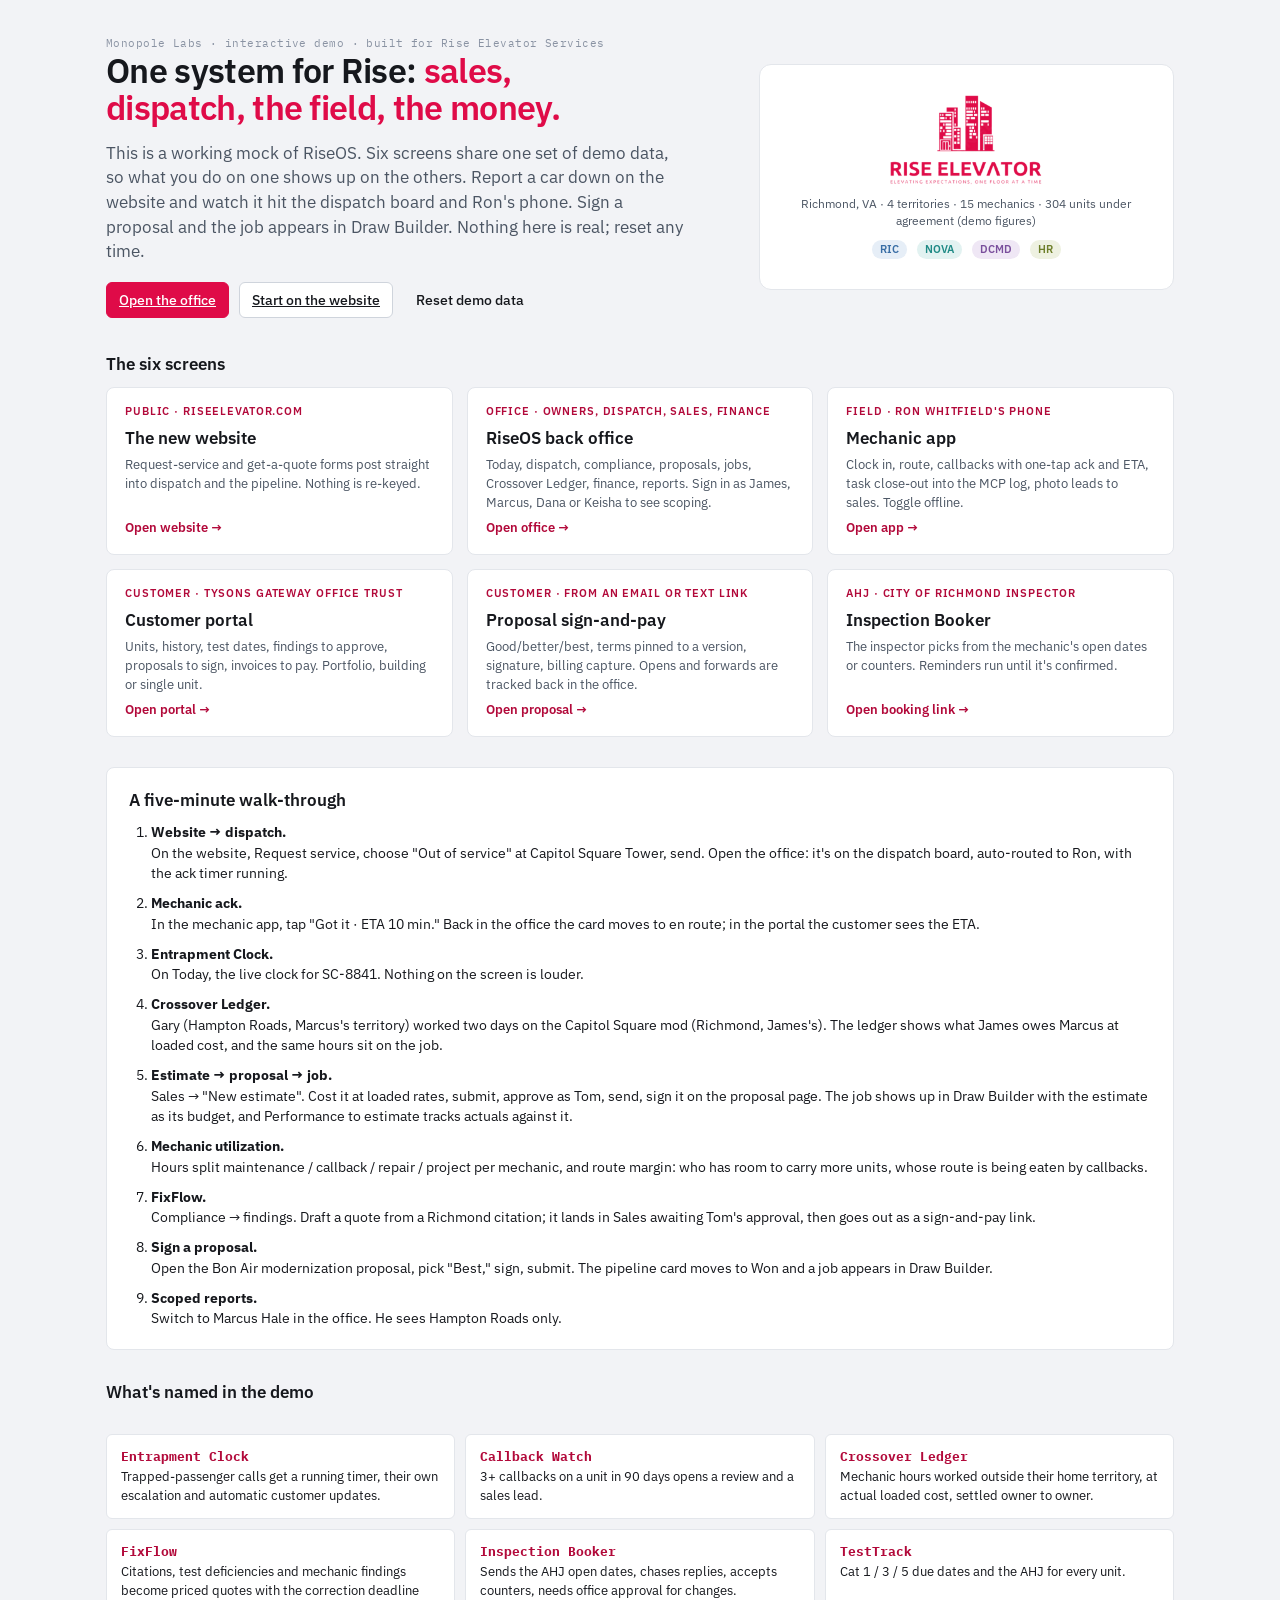
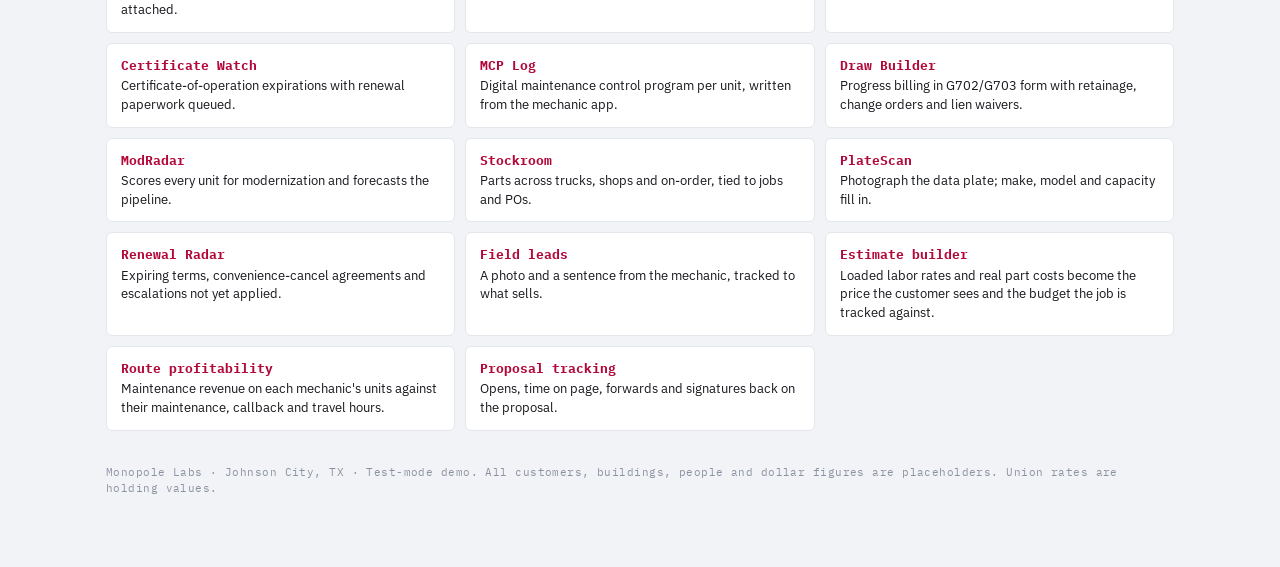
==== index.html @ f3f16a71 "RiseOS demo v2 — Monopole Labs sales demo for Rise Elevator Co-Authored-By: Claude Fable 5.1 <norepl" ====
<!doctype html>
<html lang="en"><head><meta charset="utf-8"><meta name="viewport" content="width=device-width,initial-scale=1,viewport-fit=cover"><meta name="robots" content="noindex,nofollow">
<title>RiseOS Demo</title>
<link rel="stylesheet" href="https://fonts.googleapis.com/css2?family=IBM+Plex+Sans:wght@400;500;600&family=IBM+Plex+Mono:wght@400;500&display=swap">
<link rel="stylesheet" href="assets/ui.css">
<style>
body{background:#F2F3F6}
.wrap{max-width:1100px;margin:0 auto;padding:36px max(16px,env(safe-area-inset-right,0px)) 70px max(16px,env(safe-area-inset-left,0px))}
.hero{display:grid;grid-template-columns:1.2fr .8fr;gap:30px;align-items:center;margin-bottom:34px}
@media(max-width:800px){.hero{grid-template-columns:1fr}}
h1{font-size:34px;line-height:1.1;letter-spacing:-.02em}
h1 span{color:var(--brand)}
.lede{font-size:17px;color:var(--ink-2);max-width:58ch;margin:14px 0 18px}
.surfaces{display:grid;grid-template-columns:repeat(3,minmax(0,1fr));gap:14px}
@media(max-width:860px){.surfaces{grid-template-columns:repeat(2,minmax(0,1fr))}}
@media(max-width:560px){.surfaces{grid-template-columns:1fr}}
.sf{background:var(--panel);border:1px solid var(--line);border-radius:8px;padding:16px 18px;text-decoration:none;color:var(--ink);display:flex;flex-direction:column;gap:6px;min-height:160px;position:relative}
.sf:hover{border-color:var(--ink-3);box-shadow:var(--shadow)}
.sf .who{font-size:11px;letter-spacing:.08em;text-transform:uppercase;color:var(--brand-ink);font-weight:600}
.sf h3{font-size:17px}
.sf p{font-size:13px;color:var(--ink-2)}
.sf .go{margin-top:auto;font-weight:600;font-size:13px;color:var(--brand-ink)}
.script{background:var(--panel);border:1px solid var(--line);border-radius:8px;padding:20px 22px;margin-top:30px}
.script ol{margin:10px 0 0;padding-left:22px;display:grid;gap:10px;font-size:14px}
.script li b{display:block}
.feat{display:grid;grid-template-columns:repeat(3,minmax(0,1fr));gap:10px;margin-top:30px}
@media(max-width:860px){.feat{grid-template-columns:repeat(2,minmax(0,1fr))}}
@media(max-width:560px){.feat{grid-template-columns:1fr}}
.feat div{background:var(--panel);border:1px solid var(--line);border-radius:6px;padding:12px 14px;font-size:13px}
.feat b{display:block;font-family:var(--mono);font-size:12.5px;color:var(--brand-ink);margin-bottom:3px}
.logo-card{background:var(--panel);border:1px solid var(--line);border-radius:12px;padding:30px;display:flex;flex-direction:column;align-items:center;gap:10px;text-align:center}
.logo-card img{height:90px}
</style></head><body>
<div class="wrap">
  <div class="hero"><div><div class="monopole">Monopole Labs · interactive demo · built for Rise Elevator Services</div><h1>One system for Rise: <span>sales, dispatch, the field, the money.</span></h1><p class="lede">This is a working mock of RiseOS. Six screens share one set of demo data, so what you do on one shows up on the others. Report a car down on the website and watch it hit the dispatch board and Ron's phone. Sign a proposal and the job appears in Draw Builder. Nothing here is real; reset any time.</p><div class="row"><a class="btn primary" href="backoffice.html">Open the office</a><a class="btn" href="website.html">Start on the website</a><button class="btn ghost" onclick="RISE.reset();location.reload()">Reset demo data</button></div></div>
    <div class="logo-card"><img src="assets/rise-logo.png" alt="Rise Elevator"><div class="small muted">Richmond, VA · 4 territories · 15 mechanics · 304 units under agreement (demo figures)</div><div class="row small"><span class="pill RIC">RIC</span><span class="pill NOVA">NOVA</span><span class="pill DCMD">DCMD</span><span class="pill HR">HR</span></div></div></div>

  <h2 style="margin-bottom:10px">The six screens</h2>
  <div class="surfaces">
    <a class="sf" href="website.html"><span class="who">Public · riseelevator.com</span><h3>The new website</h3><p>Request-service and get-a-quote forms post straight into dispatch and the pipeline. Nothing is re-keyed.</p><span class="go">Open website →</span></a>
    <a class="sf" href="backoffice.html"><span class="who">Office · owners, dispatch, sales, finance</span><h3>RiseOS back office</h3><p>Today, dispatch, compliance, proposals, jobs, Crossover Ledger, finance, reports. Sign in as James, Marcus, Dana or Keisha to see scoping.</p><span class="go">Open office →</span></a>
    <a class="sf" href="mechanic.html"><span class="who">Field · Ron Whitfield's phone</span><h3>Mechanic app</h3><p>Clock in, route, callbacks with one-tap ack and ETA, task close-out into the MCP log, photo leads to sales. Toggle offline.</p><span class="go">Open app →</span></a>
    <a class="sf" href="portal.html"><span class="who">Customer · Tysons Gateway Office Trust</span><h3>Customer portal</h3><p>Units, history, test dates, findings to approve, proposals to sign, invoices to pay. Portfolio, building or single unit.</p><span class="go">Open portal →</span></a>
    <a class="sf" href="proposal.html?id=P-7709"><span class="who">Customer · from an email or text link</span><h3>Proposal sign-and-pay</h3><p>Good/better/best, terms pinned to a version, signature, billing capture. Opens and forwards are tracked back in the office.</p><span class="go">Open proposal →</span></a>
    <a class="sf" href="inspector.html?id=IN-611"><span class="who">AHJ · City of Richmond inspector</span><h3>Inspection Booker</h3><p>The inspector picks from the mechanic's open dates or counters. Reminders run until it's confirmed.</p><span class="go">Open booking link →</span></a>
  </div>

  <div class="script"><h2>A five-minute walk-through</h2><ol>
    <li><b>Website → dispatch.</b> On the website, Request service, choose "Out of service" at Capitol Square Tower, send. Open the office: it's on the dispatch board, auto-routed to Ron, with the ack timer running.</li>
    <li><b>Mechanic ack.</b> In the mechanic app, tap "Got it · ETA 10 min." Back in the office the card moves to en route; in the portal the customer sees the ETA.</li>
    <li><b>Entrapment Clock.</b> On Today, the live clock for SC-8841. Nothing on the screen is louder.</li>
    <li><b>Crossover Ledger.</b> Gary (Hampton Roads, Marcus's territory) worked two days on the Capitol Square mod (Richmond, James's). The ledger shows what James owes Marcus at loaded cost, and the same hours sit on the job.</li>
    <li><b>Estimate → proposal → job.</b> Sales → "New estimate". Cost it at loaded rates, submit, approve as Tom, send, sign it on the proposal page. The job shows up in Draw Builder with the estimate as its budget, and Performance to estimate tracks actuals against it.</li>
    <li><b>Mechanic utilization.</b> Hours split maintenance / callback / repair / project per mechanic, and route margin: who has room to carry more units, whose route is being eaten by callbacks.</li>
    <li><b>FixFlow.</b> Compliance → findings. Draft a quote from a Richmond citation; it lands in Sales awaiting Tom's approval, then goes out as a sign-and-pay link.</li>
    <li><b>Sign a proposal.</b> Open the Bon Air modernization proposal, pick "Best," sign, submit. The pipeline card moves to Won and a job appears in Draw Builder.</li>
    <li><b>Scoped reports.</b> Switch to Marcus Hale in the office. He sees Hampton Roads only.</li>
  </ol></div>

  <h2 style="margin:30px 0 10px">What's named in the demo</h2>
  <div class="feat">
    <div><b>Entrapment Clock</b>Trapped-passenger calls get a running timer, their own escalation and automatic customer updates.</div>
    <div><b>Callback Watch</b>3+ callbacks on a unit in 90 days opens a review and a sales lead.</div>
    <div><b>Crossover Ledger</b>Mechanic hours worked outside their home territory, at actual loaded cost, settled owner to owner.</div>
    <div><b>FixFlow</b>Citations, test deficiencies and mechanic findings become priced quotes with the correction deadline attached.</div>
    <div><b>Inspection Booker</b>Sends the AHJ open dates, chases replies, accepts counters, needs office approval for changes.</div>
    <div><b>TestTrack</b>Cat 1 / 3 / 5 due dates and the AHJ for every unit.</div>
    <div><b>Certificate Watch</b>Certificate-of-operation expirations with renewal paperwork queued.</div>
    <div><b>MCP Log</b>Digital maintenance control program per unit, written from the mechanic app.</div>
    <div><b>Draw Builder</b>Progress billing in G702/G703 form with retainage, change orders and lien waivers.</div>
    <div><b>ModRadar</b>Scores every unit for modernization and forecasts the pipeline.</div>
    <div><b>Stockroom</b>Parts across trucks, shops and on-order, tied to jobs and POs.</div>
    <div><b>PlateScan</b>Photograph the data plate; make, model and capacity fill in.</div>
    <div><b>Renewal Radar</b>Expiring terms, convenience-cancel agreements and escalations not yet applied.</div>
    <div><b>Field leads</b>A photo and a sentence from the mechanic, tracked to what sells.</div>
    <div><b>Estimate builder</b>Loaded labor rates and real part costs become the price the customer sees and the budget the job is tracked against.</div>
    <div><b>Route profitability</b>Maintenance revenue on each mechanic's units against their maintenance, callback and travel hours.</div>
    <div><b>Proposal tracking</b>Opens, time on page, forwards and signatures back on the proposal.</div>
  </div>
  <p class="monopole" style="margin-top:34px">Monopole Labs · Johnson City, TX · Test-mode demo. All customers, buildings, people and dollar figures are placeholders. Union rates are holding values.</p>
</div>
<script src="assets/data.js"></script>
</body></html>
---- assets/ui.css ----
/* Rise × Monopole shared UI — light operations UI, Plex Sans + Plex Mono for figures.
   Layout: fixed left rail (back office) / top bar (website) / phone frame (mechanic). */
:root{
  --bg:#F6F7F9; --panel:#FFFFFF; --ink:#16181D; --ink-2:#4B5563; --ink-3:#8A93A3;
  --line:#E3E6EB; --line-2:#CFD4DC;
  --brand:#DF0B48; --brand-ink:#B2093A; --brand-soft:#FDE8EE;
  --ok:#1E7F5C; --ok-soft:#E3F4EC; --warn:#B7791F; --warn-soft:#FBF1DC; --bad:#C23B22; --bad-soft:#FBE7E2; --info:#2C5EAA; --info-soft:#E6EEFA;
  --ric:#3A6EA5; --nova:#1F8A85; --dcmd:#7A4E9C; --hr:#6E7F2A;
  --sans:'IBM Plex Sans',system-ui,-apple-system,'Segoe UI',sans-serif; --mono:'IBM Plex Mono',ui-monospace,Menlo,monospace;
  --r:6px; --shadow:0 1px 2px rgba(22,24,29,.06),0 4px 14px rgba(22,24,29,.05);
}
*{box-sizing:border-box}
html,body{height:100%}
body{margin:0;background:var(--bg);color:var(--ink);font:14px/1.45 var(--sans);-webkit-font-smoothing:antialiased}
a{color:var(--info)}
h1,h2,h3,h4{margin:0;font-weight:600;text-wrap:balance}
h1{font-size:22px;letter-spacing:-.01em}h2{font-size:17px}h3{font-size:14px}
p{margin:0}
button{font:inherit;cursor:pointer}
input,select,textarea{font:inherit;color:var(--ink);background:var(--panel);border:1px solid var(--line-2);border-radius:var(--r);padding:8px 10px;width:100%}
input:focus,select:focus,textarea:focus,button:focus-visible{outline:2px solid var(--brand);outline-offset:1px}
.num,.mono{font-family:var(--mono);font-variant-numeric:tabular-nums}
.muted{color:var(--ink-2)}.faint{color:var(--ink-3)}.small{font-size:12px}.xs{font-size:11px}
.eyebrow{font-size:11px;letter-spacing:.08em;text-transform:uppercase;color:var(--ink-3);font-weight:600}
.row{display:flex;align-items:center;gap:10px;flex-wrap:wrap}.between{justify-content:space-between}.grow{flex:1;min-width:0}
.stack{display:flex;flex-direction:column;gap:10px}
.grid{display:grid;gap:14px}
.g2{grid-template-columns:repeat(2,minmax(0,1fr))}.g3{grid-template-columns:repeat(3,minmax(0,1fr))}.g4{grid-template-columns:repeat(4,minmax(0,1fr))}
@media(max-width:900px){.g3,.g4{grid-template-columns:repeat(2,minmax(0,1fr))}}
@media(max-width:560px){.g2,.g3,.g4{grid-template-columns:1fr}}
.card{background:var(--panel);border:1px solid var(--line);border-radius:var(--r);padding:14px 16px;min-width:0}
.card.tight{padding:10px 12px}
.card h3{margin-bottom:8px}
.btn{display:inline-flex;align-items:center;gap:6px;border:1px solid var(--line-2);background:var(--panel);color:var(--ink);padding:7px 12px;border-radius:var(--r);font-weight:500;white-space:nowrap}
.btn:hover{border-color:var(--ink-3)}
.btn.primary{background:var(--brand);border-color:var(--brand);color:#fff}.btn.primary:hover{background:var(--brand-ink)}
.btn.dark{background:var(--ink);border-color:var(--ink);color:#fff}
.btn.sm{padding:4px 9px;font-size:12px}.btn.ghost{border-color:transparent;background:transparent}
.btn:disabled{opacity:.5;cursor:not-allowed}
.pill{display:inline-flex;align-items:center;gap:5px;font-size:11px;font-weight:600;padding:2px 8px;border-radius:999px;background:var(--line);color:var(--ink-2);white-space:nowrap}
.pill.ok{background:var(--ok-soft);color:var(--ok)}.pill.warn{background:var(--warn-soft);color:var(--warn)}.pill.bad{background:var(--bad-soft);color:var(--bad)}.pill.info{background:var(--info-soft);color:var(--info)}.pill.brand{background:var(--brand-soft);color:var(--brand-ink)}
.pill.RIC{background:#E6EEF7;color:var(--ric)}.pill.NOVA{background:#E2F2F1;color:var(--nova)}.pill.DCMD{background:#EFE7F5;color:var(--dcmd)}.pill.HR{background:#EEF1E1;color:var(--hr)}
.dot{width:8px;height:8px;border-radius:50%;display:inline-block;background:var(--ink-3)}
.dot.ok{background:var(--ok)}.dot.warn{background:var(--warn)}.dot.bad{background:var(--bad)}.dot.info{background:var(--info)}
.stripe{border-left:3px solid var(--line-2)}
.stripe.RIC{border-left-color:var(--ric)}.stripe.NOVA{border-left-color:var(--nova)}.stripe.DCMD{border-left-color:var(--dcmd)}.stripe.HR{border-left-color:var(--hr)}
.stripe.bad{border-left-color:var(--bad)}.stripe.warn{border-left-color:var(--warn)}.stripe.ok{border-left-color:var(--ok)}
table{width:100%;border-collapse:collapse;font-size:13px}
th{text-align:left;font-size:11px;letter-spacing:.06em;text-transform:uppercase;color:var(--ink-3);font-weight:600;padding:6px 8px;border-bottom:1px solid var(--line);white-space:nowrap}
td{padding:8px;border-bottom:1px solid var(--line);vertical-align:top}
tr:last-child td{border-bottom:0}
td.num,th.num{text-align:right;font-family:var(--mono);font-variant-numeric:tabular-nums}
.tbl{overflow-x:auto;min-width:0}
.stat{display:flex;flex-direction:column;gap:2px}
.stat .v{font-family:var(--mono);font-size:22px;font-weight:500;letter-spacing:-.02em;font-variant-numeric:tabular-nums}
.stat .l{font-size:12px;color:var(--ink-2)}
.bar{height:8px;background:var(--line);border-radius:4px;overflow:hidden}.bar>i{display:block;height:100%;background:var(--info)}
.bar>i.ok{background:var(--ok)}.bar>i.warn{background:var(--warn)}.bar>i.bad{background:var(--bad)}.bar>i.brand{background:var(--brand)}
.testmode{position:fixed;left:50%;transform:translateX(-50%);bottom:calc(10px + env(safe-area-inset-bottom,0px));z-index:50;background:var(--ink);color:#fff;font-size:11px;letter-spacing:.06em;text-transform:uppercase;padding:5px 12px;border-radius:999px;opacity:.9;pointer-events:none}
.toast{position:fixed;right:max(16px,env(safe-area-inset-right,0px));top:calc(16px + env(safe-area-inset-top,0px));z-index:60;background:var(--ink);color:#fff;padding:10px 14px;border-radius:var(--r);box-shadow:var(--shadow);max-width:320px;font-size:13px;opacity:0;transform:translateY(-6px);transition:.2s}
.toast.show{opacity:1;transform:none}
.kv{display:grid;grid-template-columns:auto 1fr;gap:4px 14px;font-size:13px}.kv dt{color:var(--ink-3)}.kv dd{margin:0}
.tabs{display:flex;gap:2px;border-bottom:1px solid var(--line);margin-bottom:14px;overflow-x:auto}
.tabs button{border:0;background:none;padding:8px 12px;color:var(--ink-2);border-bottom:2px solid transparent;margin-bottom:-1px;white-space:nowrap}
.tabs button.on{color:var(--ink);border-bottom-color:var(--brand);font-weight:600}
.field{display:flex;flex-direction:column;gap:4px}.field label{font-size:12px;color:var(--ink-2);font-weight:500}
.chip{display:inline-flex;align-items:center;gap:6px;border:1px solid var(--line-2);border-radius:var(--r);padding:6px 10px;background:var(--panel);cursor:pointer;font-size:13px}
.chip.on{border-color:var(--brand);background:var(--brand-soft);color:var(--brand-ink);font-weight:600}
.avatar{width:28px;height:28px;border-radius:50%;background:var(--line);color:var(--ink-2);font-size:11px;font-weight:600;display:inline-flex;align-items:center;justify-content:center;flex:none}
.modal-bg{position:fixed;inset:0;background:rgba(22,24,29,.45);z-index:70;display:flex;align-items:center;justify-content:center;padding:16px}
.modal{background:var(--panel);border-radius:8px;max-width:620px;width:100%;max-height:90vh;overflow:auto;padding:20px;box-shadow:0 20px 60px rgba(0,0,0,.25)}
.modal.wide{max-width:860px}
.hint{font-size:12px;color:var(--ink-3)}
.monopole{font-family:var(--mono);font-size:11px;letter-spacing:.04em;color:var(--ink-3)}
@media(prefers-reduced-motion:reduce){*{transition:none!important;animation:none!important}}
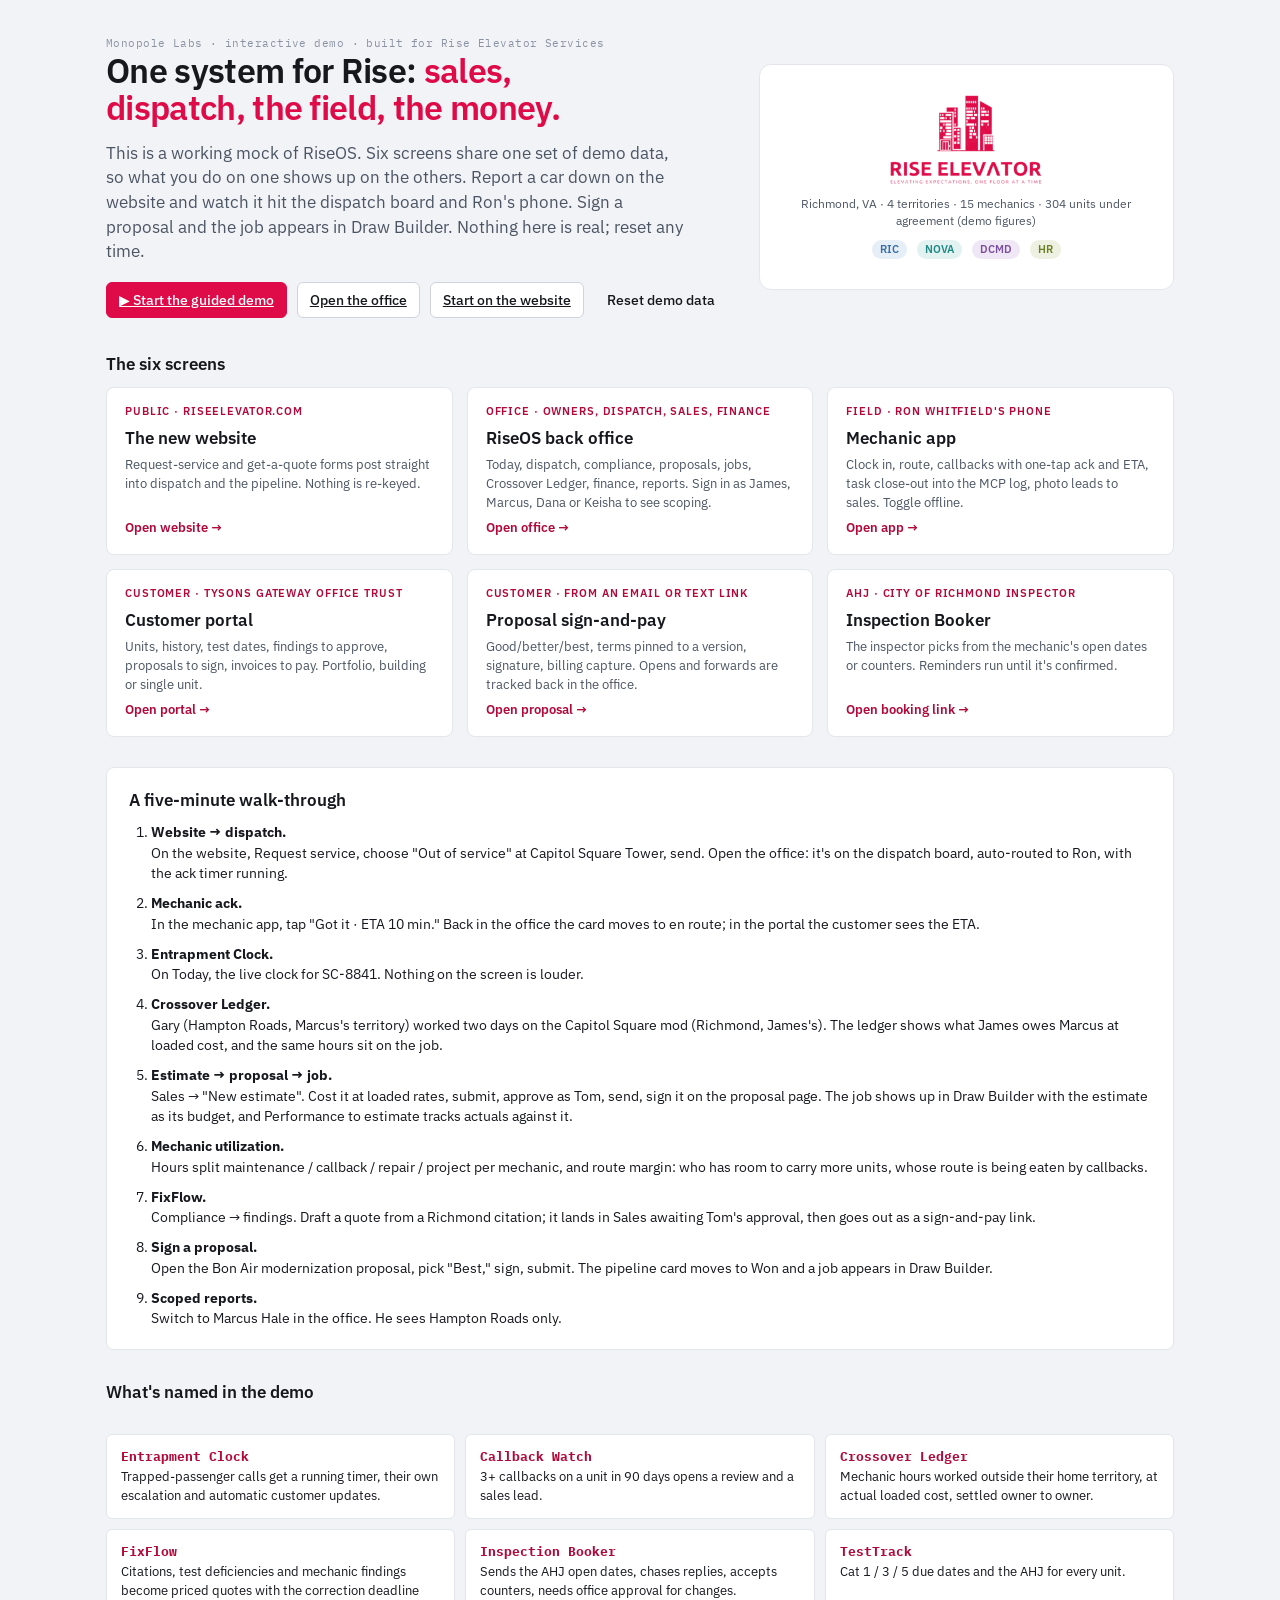
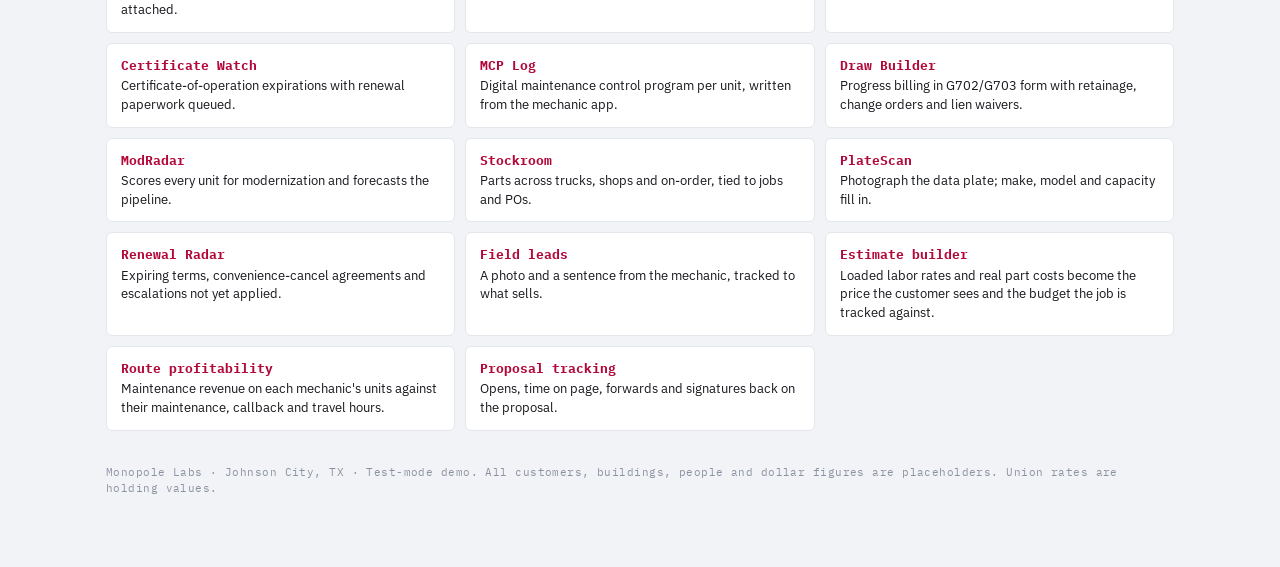
==== commit 9be55ecf: "Guided demo mode (tour.html): step-by-step presenter with Next/Back, office + phone side by side, sp" ====
--- a/index.html
+++ b/index.html
@@ -32,7 +32,7 @@
 .logo-card img{height:90px}
 </style></head><body>
 <div class="wrap">
-  <div class="hero"><div><div class="monopole">Monopole Labs · interactive demo · built for Rise Elevator Services</div><h1>One system for Rise: <span>sales, dispatch, the field, the money.</span></h1><p class="lede">This is a working mock of RiseOS. Six screens share one set of demo data, so what you do on one shows up on the others. Report a car down on the website and watch it hit the dispatch board and Ron's phone. Sign a proposal and the job appears in Draw Builder. Nothing here is real; reset any time.</p><div class="row"><a class="btn primary" href="backoffice.html">Open the office</a><a class="btn" href="website.html">Start on the website</a><button class="btn ghost" onclick="RISE.reset();location.reload()">Reset demo data</button></div></div>
+  <div class="hero"><div><div class="monopole">Monopole Labs · interactive demo · built for Rise Elevator Services</div><h1>One system for Rise: <span>sales, dispatch, the field, the money.</span></h1><p class="lede">This is a working mock of RiseOS. Six screens share one set of demo data, so what you do on one shows up on the others. Report a car down on the website and watch it hit the dispatch board and Ron's phone. Sign a proposal and the job appears in Draw Builder. Nothing here is real; reset any time.</p><div class="row"><a class="btn primary" href="tour.html">▶ Start the guided demo</a><a class="btn" href="backoffice.html">Open the office</a><a class="btn" href="website.html">Start on the website</a><button class="btn ghost" onclick="RISE.reset();location.reload()">Reset demo data</button></div></div>
     <div class="logo-card"><img src="assets/rise-logo.png" alt="Rise Elevator"><div class="small muted">Richmond, VA · 4 territories · 15 mechanics · 304 units under agreement (demo figures)</div><div class="row small"><span class="pill RIC">RIC</span><span class="pill NOVA">NOVA</span><span class="pill DCMD">DCMD</span><span class="pill HR">HR</span></div></div></div>
 
   <h2 style="margin-bottom:10px">The six screens</h2>
